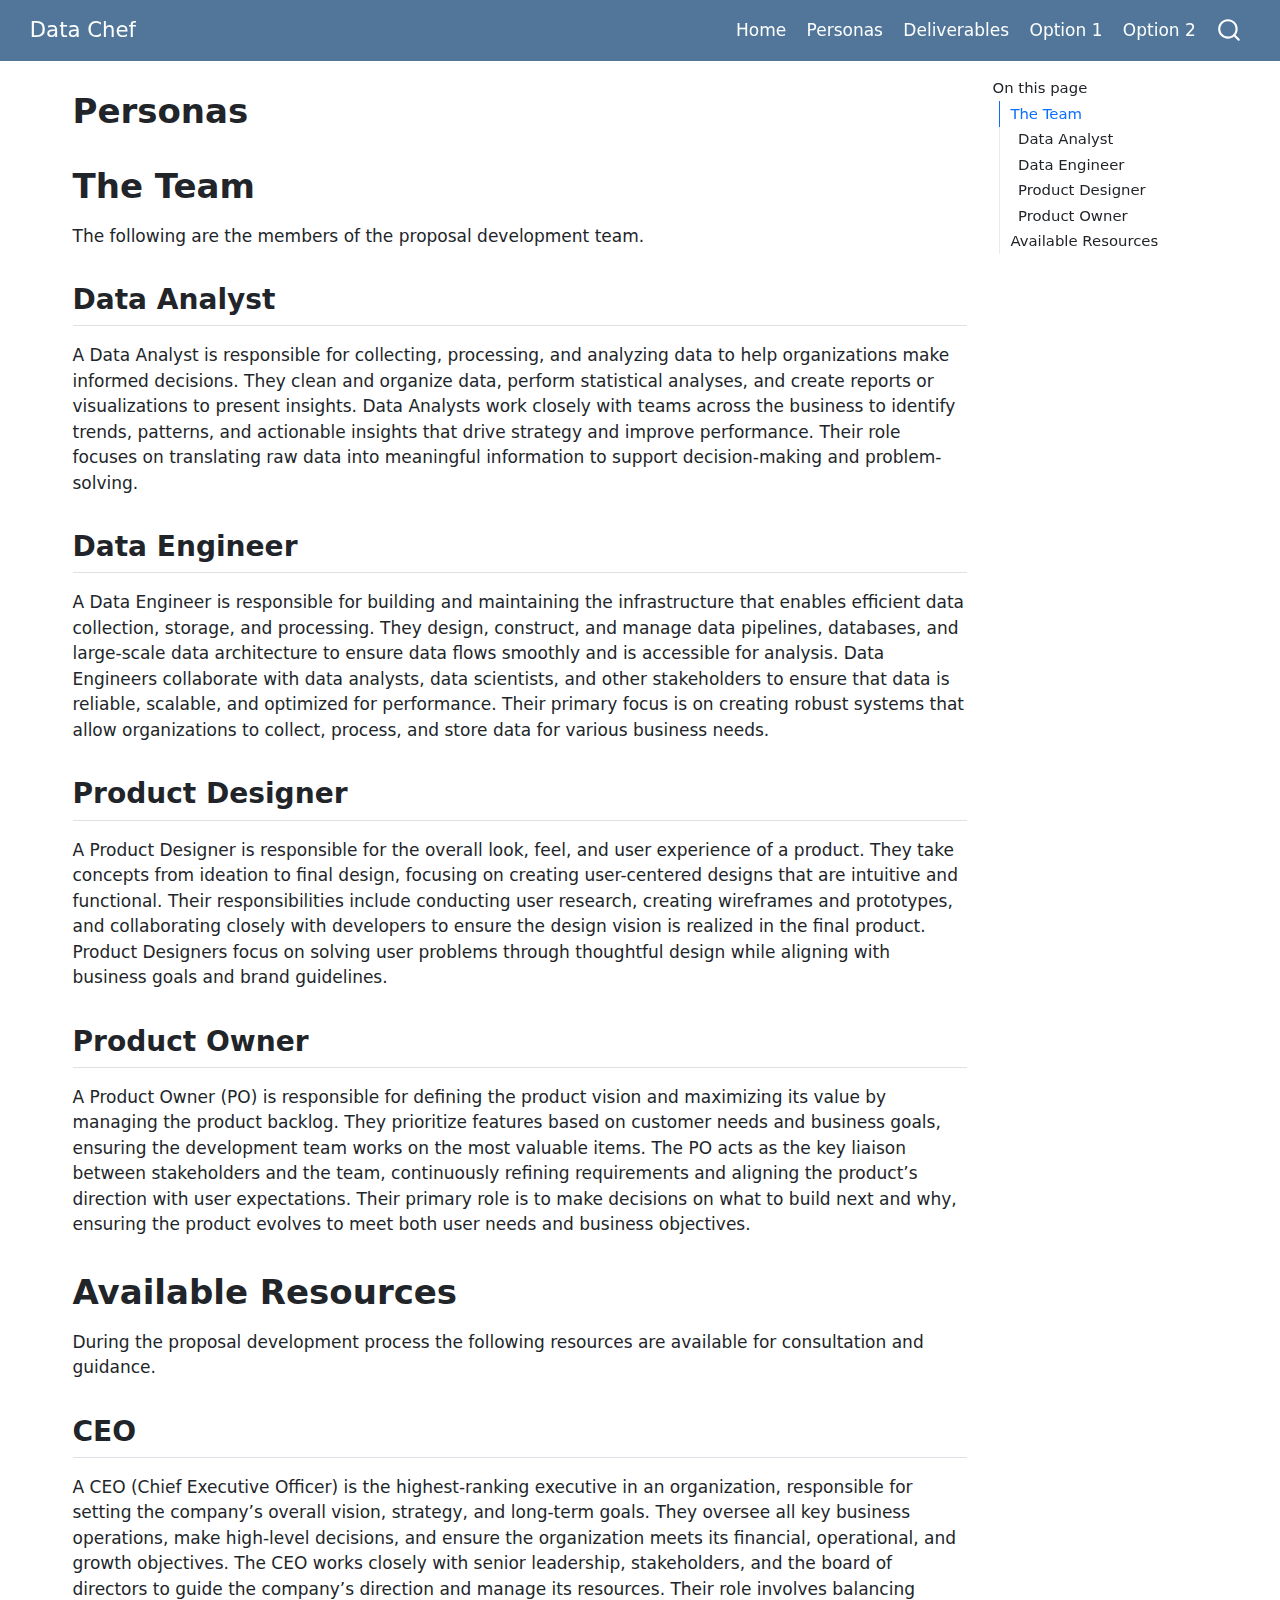
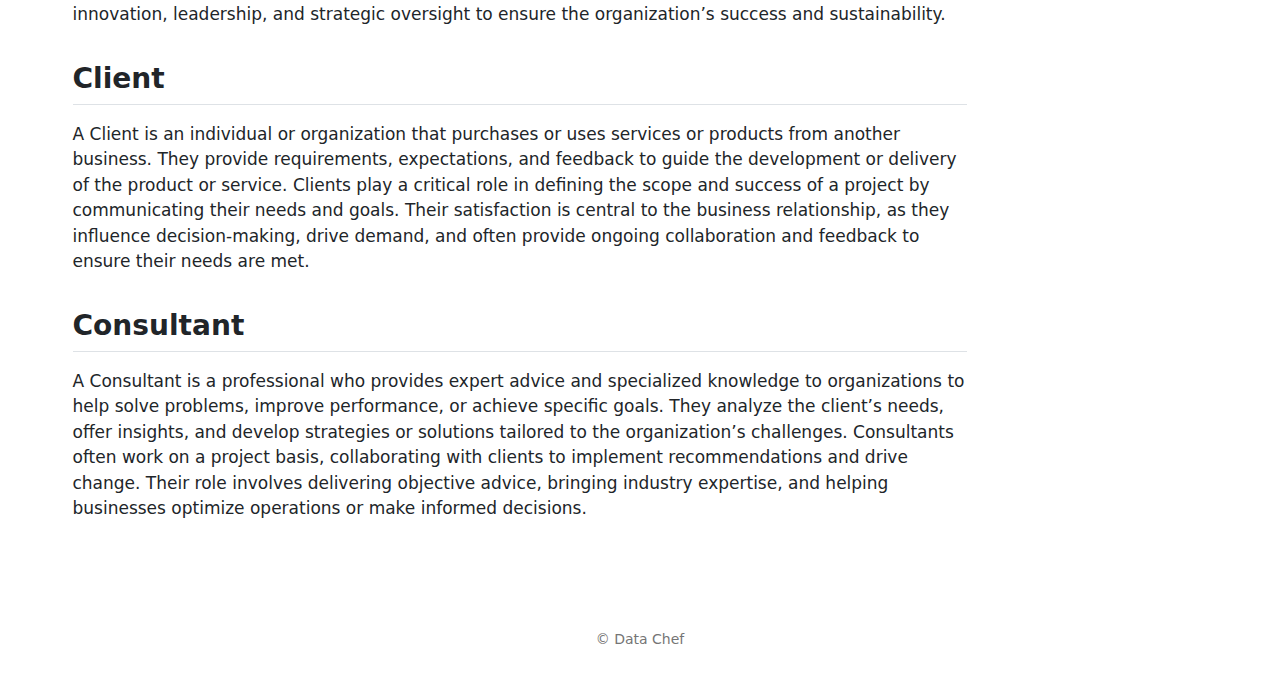
==== docs/about.html @ 9122ec36 "Add files via upload" ====
<!DOCTYPE html>
<html xmlns="http://www.w3.org/1999/xhtml" lang="en" xml:lang="en"><head>

<meta charset="utf-8">
<meta name="generator" content="quarto-1.4.555">

<meta name="viewport" content="width=device-width, initial-scale=1.0, user-scalable=yes">


<title>Data Chef - Personas</title>
<style>
code{white-space: pre-wrap;}
span.smallcaps{font-variant: small-caps;}
div.columns{display: flex; gap: min(4vw, 1.5em);}
div.column{flex: auto; overflow-x: auto;}
div.hanging-indent{margin-left: 1.5em; text-indent: -1.5em;}
ul.task-list{list-style: none;}
ul.task-list li input[type="checkbox"] {
  width: 0.8em;
  margin: 0 0.8em 0.2em -1em; /* quarto-specific, see https://github.com/quarto-dev/quarto-cli/issues/4556 */ 
  vertical-align: middle;
}
</style>


<script src="site_libs/quarto-nav/quarto-nav.js"></script>
<script src="site_libs/clipboard/clipboard.min.js"></script>
<script src="site_libs/quarto-search/autocomplete.umd.js"></script>
<script src="site_libs/quarto-search/fuse.min.js"></script>
<script src="site_libs/quarto-search/quarto-search.js"></script>
<meta name="quarto:offset" content="./">
<script src="site_libs/quarto-html/quarto.js"></script>
<script src="site_libs/quarto-html/popper.min.js"></script>
<script src="site_libs/quarto-html/tippy.umd.min.js"></script>
<script src="site_libs/quarto-html/anchor.min.js"></script>
<link href="site_libs/quarto-html/tippy.css" rel="stylesheet">
<link href="site_libs/quarto-html/quarto-syntax-highlighting.css" rel="stylesheet" id="quarto-text-highlighting-styles">
<script src="site_libs/bootstrap/bootstrap.min.js"></script>
<link href="site_libs/bootstrap/bootstrap-icons.css" rel="stylesheet">
<link href="site_libs/bootstrap/bootstrap.min.css" rel="stylesheet" id="quarto-bootstrap" data-mode="light">
<script id="quarto-search-options" type="application/json">{
  "location": "navbar",
  "copy-button": false,
  "collapse-after": 3,
  "panel-placement": "end",
  "type": "overlay",
  "limit": 50,
  "keyboard-shortcut": [
    "f",
    "/",
    "s"
  ],
  "show-item-context": false,
  "language": {
    "search-no-results-text": "No results",
    "search-matching-documents-text": "matching documents",
    "search-copy-link-title": "Copy link to search",
    "search-hide-matches-text": "Hide additional matches",
    "search-more-match-text": "more match in this document",
    "search-more-matches-text": "more matches in this document",
    "search-clear-button-title": "Clear",
    "search-text-placeholder": "",
    "search-detached-cancel-button-title": "Cancel",
    "search-submit-button-title": "Submit",
    "search-label": "Search"
  }
}</script>


</head>

<body class="nav-fixed">

<div id="quarto-search-results"></div>
  <header id="quarto-header" class="headroom fixed-top">
    <nav class="navbar navbar-expand-lg " data-bs-theme="dark">
      <div class="navbar-container container-fluid">
      <div class="navbar-brand-container mx-auto">
    <a class="navbar-brand" href="./index.html">
    <span class="navbar-title">Data Chef</span>
    </a>
  </div>
            <div id="quarto-search" class="" title="Search"></div>
          <button class="navbar-toggler" type="button" data-bs-toggle="collapse" data-bs-target="#navbarCollapse" aria-controls="navbarCollapse" aria-expanded="false" aria-label="Toggle navigation" onclick="if (window.quartoToggleHeadroom) { window.quartoToggleHeadroom(); }">
  <span class="navbar-toggler-icon"></span>
</button>
          <div class="collapse navbar-collapse" id="navbarCollapse">
            <ul class="navbar-nav navbar-nav-scroll ms-auto">
  <li class="nav-item">
    <a class="nav-link" href="./index.html"> 
<span class="menu-text">Home</span></a>
  </li>  
  <li class="nav-item">
    <a class="nav-link active" href="./about.html" aria-current="page"> 
<span class="menu-text">Personas</span></a>
  </li>  
  <li class="nav-item">
    <a class="nav-link" href="./deliverables.html"> 
<span class="menu-text">Deliverables</span></a>
  </li>  
  <li class="nav-item">
    <a class="nav-link" href="./case_study1.html"> 
<span class="menu-text">Option 1</span></a>
  </li>  
  <li class="nav-item">
    <a class="nav-link" href="./case_study2.html"> 
<span class="menu-text">Option 2</span></a>
  </li>  
</ul>
          </div> <!-- /navcollapse -->
          <div class="quarto-navbar-tools">
</div>
      </div> <!-- /container-fluid -->
    </nav>
</header>
<!-- content -->
<div id="quarto-content" class="quarto-container page-columns page-rows-contents page-layout-full page-navbar">
<!-- sidebar -->
<!-- margin-sidebar -->
    <div id="quarto-margin-sidebar" class="sidebar margin-sidebar">
        <nav id="TOC" role="doc-toc" class="toc-active">
    <h2 id="toc-title">On this page</h2>
   
  <ul>
  <li><a href="#the-team" id="toc-the-team" class="nav-link active" data-scroll-target="#the-team">The Team</a>
  <ul class="collapse">
  <li><a href="#data-analyst" id="toc-data-analyst" class="nav-link" data-scroll-target="#data-analyst">Data Analyst</a></li>
  <li><a href="#data-engineer" id="toc-data-engineer" class="nav-link" data-scroll-target="#data-engineer">Data Engineer</a></li>
  <li><a href="#product-designer" id="toc-product-designer" class="nav-link" data-scroll-target="#product-designer">Product Designer</a></li>
  <li><a href="#product-owner" id="toc-product-owner" class="nav-link" data-scroll-target="#product-owner">Product Owner</a></li>
  </ul></li>
  <li><a href="#available-resources" id="toc-available-resources" class="nav-link" data-scroll-target="#available-resources">Available Resources</a>
  <ul class="collapse">
  <li><a href="#ceo" id="toc-ceo" class="nav-link" data-scroll-target="#ceo">CEO</a></li>
  <li><a href="#client" id="toc-client" class="nav-link" data-scroll-target="#client">Client</a></li>
  <li><a href="#consultant" id="toc-consultant" class="nav-link" data-scroll-target="#consultant">Consultant</a></li>
  </ul></li>
  </ul>
</nav>
    </div>
<!-- main -->
<main class="content column-page-left" id="quarto-document-content">

<header id="title-block-header" class="quarto-title-block default">
<div class="quarto-title">
<h1 class="title">Personas</h1>
</div>



<div class="quarto-title-meta column-page-left">

    
  
    
  </div>
  


</header>


<section id="the-team" class="level1">
<h1>The Team</h1>
<p>The following are the members of the proposal development team.</p>
<section id="data-analyst" class="level2">
<h2 class="anchored" data-anchor-id="data-analyst">Data Analyst</h2>
<p>A Data Analyst is responsible for collecting, processing, and analyzing data to help organizations make informed decisions. They clean and organize data, perform statistical analyses, and create reports or visualizations to present insights. Data Analysts work closely with teams across the business to identify trends, patterns, and actionable insights that drive strategy and improve performance. Their role focuses on translating raw data into meaningful information to support decision-making and problem-solving.</p>
</section>
<section id="data-engineer" class="level2">
<h2 class="anchored" data-anchor-id="data-engineer">Data Engineer</h2>
<p>A Data Engineer is responsible for building and maintaining the infrastructure that enables efficient data collection, storage, and processing. They design, construct, and manage data pipelines, databases, and large-scale data architecture to ensure data flows smoothly and is accessible for analysis. Data Engineers collaborate with data analysts, data scientists, and other stakeholders to ensure that data is reliable, scalable, and optimized for performance. Their primary focus is on creating robust systems that allow organizations to collect, process, and store data for various business needs.</p>
</section>
<section id="product-designer" class="level2">
<h2 class="anchored" data-anchor-id="product-designer">Product Designer</h2>
<p>A Product Designer is responsible for the overall look, feel, and user experience of a product. They take concepts from ideation to final design, focusing on creating user-centered designs that are intuitive and functional. Their responsibilities include conducting user research, creating wireframes and prototypes, and collaborating closely with developers to ensure the design vision is realized in the final product. Product Designers focus on solving user problems through thoughtful design while aligning with business goals and brand guidelines.</p>
</section>
<section id="product-owner" class="level2">
<h2 class="anchored" data-anchor-id="product-owner">Product Owner</h2>
<p>A Product Owner (PO) is responsible for defining the product vision and maximizing its value by managing the product backlog. They prioritize features based on customer needs and business goals, ensuring the development team works on the most valuable items. The PO acts as the key liaison between stakeholders and the team, continuously refining requirements and aligning the product’s direction with user expectations. Their primary role is to make decisions on what to build next and why, ensuring the product evolves to meet both user needs and business objectives.</p>
</section>
</section>
<section id="available-resources" class="level1">
<h1>Available Resources</h1>
<p>During the proposal development process the following resources are available for consultation and guidance.</p>
<section id="ceo" class="level2">
<h2 class="anchored" data-anchor-id="ceo">CEO</h2>
<p>A CEO (Chief Executive Officer) is the highest-ranking executive in an organization, responsible for setting the company’s overall vision, strategy, and long-term goals. They oversee all key business operations, make high-level decisions, and ensure the organization meets its financial, operational, and growth objectives. The CEO works closely with senior leadership, stakeholders, and the board of directors to guide the company’s direction and manage its resources. Their role involves balancing innovation, leadership, and strategic oversight to ensure the organization’s success and sustainability.</p>
</section>
<section id="client" class="level2">
<h2 class="anchored" data-anchor-id="client">Client</h2>
<p>A Client is an individual or organization that purchases or uses services or products from another business. They provide requirements, expectations, and feedback to guide the development or delivery of the product or service. Clients play a critical role in defining the scope and success of a project by communicating their needs and goals. Their satisfaction is central to the business relationship, as they influence decision-making, drive demand, and often provide ongoing collaboration and feedback to ensure their needs are met.</p>
</section>
<section id="consultant" class="level2">
<h2 class="anchored" data-anchor-id="consultant">Consultant</h2>
<p>A Consultant is a professional who provides expert advice and specialized knowledge to organizations to help solve problems, improve performance, or achieve specific goals. They analyze the client’s needs, offer insights, and develop strategies or solutions tailored to the organization’s challenges. Consultants often work on a project basis, collaborating with clients to implement recommendations and drive change. Their role involves delivering objective advice, bringing industry expertise, and helping businesses optimize operations or make informed decisions.</p>


</section>
</section>

</main> <!-- /main -->
<script id="quarto-html-after-body" type="application/javascript">
window.document.addEventListener("DOMContentLoaded", function (event) {
  const toggleBodyColorMode = (bsSheetEl) => {
    const mode = bsSheetEl.getAttribute("data-mode");
    const bodyEl = window.document.querySelector("body");
    if (mode === "dark") {
      bodyEl.classList.add("quarto-dark");
      bodyEl.classList.remove("quarto-light");
    } else {
      bodyEl.classList.add("quarto-light");
      bodyEl.classList.remove("quarto-dark");
    }
  }
  const toggleBodyColorPrimary = () => {
    const bsSheetEl = window.document.querySelector("link#quarto-bootstrap");
    if (bsSheetEl) {
      toggleBodyColorMode(bsSheetEl);
    }
  }
  toggleBodyColorPrimary();  
  const icon = "";
  const anchorJS = new window.AnchorJS();
  anchorJS.options = {
    placement: 'right',
    icon: icon
  };
  anchorJS.add('.anchored');
  const isCodeAnnotation = (el) => {
    for (const clz of el.classList) {
      if (clz.startsWith('code-annotation-')) {                     
        return true;
      }
    }
    return false;
  }
  const clipboard = new window.ClipboardJS('.code-copy-button', {
    text: function(trigger) {
      const codeEl = trigger.previousElementSibling.cloneNode(true);
      for (const childEl of codeEl.children) {
        if (isCodeAnnotation(childEl)) {
          childEl.remove();
        }
      }
      return codeEl.innerText;
    }
  });
  clipboard.on('success', function(e) {
    // button target
    const button = e.trigger;
    // don't keep focus
    button.blur();
    // flash "checked"
    button.classList.add('code-copy-button-checked');
    var currentTitle = button.getAttribute("title");
    button.setAttribute("title", "Copied!");
    let tooltip;
    if (window.bootstrap) {
      button.setAttribute("data-bs-toggle", "tooltip");
      button.setAttribute("data-bs-placement", "left");
      button.setAttribute("data-bs-title", "Copied!");
      tooltip = new bootstrap.Tooltip(button, 
        { trigger: "manual", 
          customClass: "code-copy-button-tooltip",
          offset: [0, -8]});
      tooltip.show();    
    }
    setTimeout(function() {
      if (tooltip) {
        tooltip.hide();
        button.removeAttribute("data-bs-title");
        button.removeAttribute("data-bs-toggle");
        button.removeAttribute("data-bs-placement");
      }
      button.setAttribute("title", currentTitle);
      button.classList.remove('code-copy-button-checked');
    }, 1000);
    // clear code selection
    e.clearSelection();
  });
    var localhostRegex = new RegExp(/^(?:http|https):\/\/localhost\:?[0-9]*\//);
    var mailtoRegex = new RegExp(/^mailto:/);
      var filterRegex = new RegExp('/' + window.location.host + '/');
    var isInternal = (href) => {
        return filterRegex.test(href) || localhostRegex.test(href) || mailtoRegex.test(href);
    }
    // Inspect non-navigation links and adorn them if external
 	var links = window.document.querySelectorAll('a[href]:not(.nav-link):not(.navbar-brand):not(.toc-action):not(.sidebar-link):not(.sidebar-item-toggle):not(.pagination-link):not(.no-external):not([aria-hidden]):not(.dropdown-item):not(.quarto-navigation-tool)');
    for (var i=0; i<links.length; i++) {
      const link = links[i];
      if (!isInternal(link.href)) {
        // undo the damage that might have been done by quarto-nav.js in the case of
        // links that we want to consider external
        if (link.dataset.originalHref !== undefined) {
          link.href = link.dataset.originalHref;
        }
          // target, if specified
          link.setAttribute("target", "_blank");
          if (link.getAttribute("rel") === null) {
            link.setAttribute("rel", "noopener");
          }
          // default icon
          link.classList.add("external");
      }
    }
  function tippyHover(el, contentFn, onTriggerFn, onUntriggerFn) {
    const config = {
      allowHTML: true,
      maxWidth: 500,
      delay: 100,
      arrow: false,
      appendTo: function(el) {
          return el.parentElement;
      },
      interactive: true,
      interactiveBorder: 10,
      theme: 'quarto',
      placement: 'bottom-start',
    };
    if (contentFn) {
      config.content = contentFn;
    }
    if (onTriggerFn) {
      config.onTrigger = onTriggerFn;
    }
    if (onUntriggerFn) {
      config.onUntrigger = onUntriggerFn;
    }
    window.tippy(el, config); 
  }
  const noterefs = window.document.querySelectorAll('a[role="doc-noteref"]');
  for (var i=0; i<noterefs.length; i++) {
    const ref = noterefs[i];
    tippyHover(ref, function() {
      // use id or data attribute instead here
      let href = ref.getAttribute('data-footnote-href') || ref.getAttribute('href');
      try { href = new URL(href).hash; } catch {}
      const id = href.replace(/^#\/?/, "");
      const note = window.document.getElementById(id);
      if (note) {
        return note.innerHTML;
      } else {
        return "";
      }
    });
  }
  const xrefs = window.document.querySelectorAll('a.quarto-xref');
  const processXRef = (id, note) => {
    // Strip column container classes
    const stripColumnClz = (el) => {
      el.classList.remove("page-full", "page-columns");
      if (el.children) {
        for (const child of el.children) {
          stripColumnClz(child);
        }
      }
    }
    stripColumnClz(note)
    if (id === null || id.startsWith('sec-')) {
      // Special case sections, only their first couple elements
      const container = document.createElement("div");
      if (note.children && note.children.length > 2) {
        container.appendChild(note.children[0].cloneNode(true));
        for (let i = 1; i < note.children.length; i++) {
          const child = note.children[i];
          if (child.tagName === "P" && child.innerText === "") {
            continue;
          } else {
            container.appendChild(child.cloneNode(true));
            break;
          }
        }
        if (window.Quarto?.typesetMath) {
          window.Quarto.typesetMath(container);
        }
        return container.innerHTML
      } else {
        if (window.Quarto?.typesetMath) {
          window.Quarto.typesetMath(note);
        }
        return note.innerHTML;
      }
    } else {
      // Remove any anchor links if they are present
      const anchorLink = note.querySelector('a.anchorjs-link');
      if (anchorLink) {
        anchorLink.remove();
      }
      if (window.Quarto?.typesetMath) {
        window.Quarto.typesetMath(note);
      }
      // TODO in 1.5, we should make sure this works without a callout special case
      if (note.classList.contains("callout")) {
        return note.outerHTML;
      } else {
        return note.innerHTML;
      }
    }
  }
  for (var i=0; i<xrefs.length; i++) {
    const xref = xrefs[i];
    tippyHover(xref, undefined, function(instance) {
      instance.disable();
      let url = xref.getAttribute('href');
      let hash = undefined; 
      if (url.startsWith('#')) {
        hash = url;
      } else {
        try { hash = new URL(url).hash; } catch {}
      }
      if (hash) {
        const id = hash.replace(/^#\/?/, "");
        const note = window.document.getElementById(id);
        if (note !== null) {
          try {
            const html = processXRef(id, note.cloneNode(true));
            instance.setContent(html);
          } finally {
            instance.enable();
            instance.show();
          }
        } else {
          // See if we can fetch this
          fetch(url.split('#')[0])
          .then(res => res.text())
          .then(html => {
            const parser = new DOMParser();
            const htmlDoc = parser.parseFromString(html, "text/html");
            const note = htmlDoc.getElementById(id);
            if (note !== null) {
              const html = processXRef(id, note);
              instance.setContent(html);
            } 
          }).finally(() => {
            instance.enable();
            instance.show();
          });
        }
      } else {
        // See if we can fetch a full url (with no hash to target)
        // This is a special case and we should probably do some content thinning / targeting
        fetch(url)
        .then(res => res.text())
        .then(html => {
          const parser = new DOMParser();
          const htmlDoc = parser.parseFromString(html, "text/html");
          const note = htmlDoc.querySelector('main.content');
          if (note !== null) {
            // This should only happen for chapter cross references
            // (since there is no id in the URL)
            // remove the first header
            if (note.children.length > 0 && note.children[0].tagName === "HEADER") {
              note.children[0].remove();
            }
            const html = processXRef(null, note);
            instance.setContent(html);
          } 
        }).finally(() => {
          instance.enable();
          instance.show();
        });
      }
    }, function(instance) {
    });
  }
      let selectedAnnoteEl;
      const selectorForAnnotation = ( cell, annotation) => {
        let cellAttr = 'data-code-cell="' + cell + '"';
        let lineAttr = 'data-code-annotation="' +  annotation + '"';
        const selector = 'span[' + cellAttr + '][' + lineAttr + ']';
        return selector;
      }
      const selectCodeLines = (annoteEl) => {
        const doc = window.document;
        const targetCell = annoteEl.getAttribute("data-target-cell");
        const targetAnnotation = annoteEl.getAttribute("data-target-annotation");
        const annoteSpan = window.document.querySelector(selectorForAnnotation(targetCell, targetAnnotation));
        const lines = annoteSpan.getAttribute("data-code-lines").split(",");
        const lineIds = lines.map((line) => {
          return targetCell + "-" + line;
        })
        let top = null;
        let height = null;
        let parent = null;
        if (lineIds.length > 0) {
            //compute the position of the single el (top and bottom and make a div)
            const el = window.document.getElementById(lineIds[0]);
            top = el.offsetTop;
            height = el.offsetHeight;
            parent = el.parentElement.parentElement;
          if (lineIds.length > 1) {
            const lastEl = window.document.getElementById(lineIds[lineIds.length - 1]);
            const bottom = lastEl.offsetTop + lastEl.offsetHeight;
            height = bottom - top;
          }
          if (top !== null && height !== null && parent !== null) {
            // cook up a div (if necessary) and position it 
            let div = window.document.getElementById("code-annotation-line-highlight");
            if (div === null) {
              div = window.document.createElement("div");
              div.setAttribute("id", "code-annotation-line-highlight");
              div.style.position = 'absolute';
              parent.appendChild(div);
            }
            div.style.top = top - 2 + "px";
            div.style.height = height + 4 + "px";
            div.style.left = 0;
            let gutterDiv = window.document.getElementById("code-annotation-line-highlight-gutter");
            if (gutterDiv === null) {
              gutterDiv = window.document.createElement("div");
              gutterDiv.setAttribute("id", "code-annotation-line-highlight-gutter");
              gutterDiv.style.position = 'absolute';
              const codeCell = window.document.getElementById(targetCell);
              const gutter = codeCell.querySelector('.code-annotation-gutter');
              gutter.appendChild(gutterDiv);
            }
            gutterDiv.style.top = top - 2 + "px";
            gutterDiv.style.height = height + 4 + "px";
          }
          selectedAnnoteEl = annoteEl;
        }
      };
      const unselectCodeLines = () => {
        const elementsIds = ["code-annotation-line-highlight", "code-annotation-line-highlight-gutter"];
        elementsIds.forEach((elId) => {
          const div = window.document.getElementById(elId);
          if (div) {
            div.remove();
          }
        });
        selectedAnnoteEl = undefined;
      };
        // Handle positioning of the toggle
    window.addEventListener(
      "resize",
      throttle(() => {
        elRect = undefined;
        if (selectedAnnoteEl) {
          selectCodeLines(selectedAnnoteEl);
        }
      }, 10)
    );
    function throttle(fn, ms) {
    let throttle = false;
    let timer;
      return (...args) => {
        if(!throttle) { // first call gets through
            fn.apply(this, args);
            throttle = true;
        } else { // all the others get throttled
            if(timer) clearTimeout(timer); // cancel #2
            timer = setTimeout(() => {
              fn.apply(this, args);
              timer = throttle = false;
            }, ms);
        }
      };
    }
      // Attach click handler to the DT
      const annoteDls = window.document.querySelectorAll('dt[data-target-cell]');
      for (const annoteDlNode of annoteDls) {
        annoteDlNode.addEventListener('click', (event) => {
          const clickedEl = event.target;
          if (clickedEl !== selectedAnnoteEl) {
            unselectCodeLines();
            const activeEl = window.document.querySelector('dt[data-target-cell].code-annotation-active');
            if (activeEl) {
              activeEl.classList.remove('code-annotation-active');
            }
            selectCodeLines(clickedEl);
            clickedEl.classList.add('code-annotation-active');
          } else {
            // Unselect the line
            unselectCodeLines();
            clickedEl.classList.remove('code-annotation-active');
          }
        });
      }
  const findCites = (el) => {
    const parentEl = el.parentElement;
    if (parentEl) {
      const cites = parentEl.dataset.cites;
      if (cites) {
        return {
          el,
          cites: cites.split(' ')
        };
      } else {
        return findCites(el.parentElement)
      }
    } else {
      return undefined;
    }
  };
  var bibliorefs = window.document.querySelectorAll('a[role="doc-biblioref"]');
  for (var i=0; i<bibliorefs.length; i++) {
    const ref = bibliorefs[i];
    const citeInfo = findCites(ref);
    if (citeInfo) {
      tippyHover(citeInfo.el, function() {
        var popup = window.document.createElement('div');
        citeInfo.cites.forEach(function(cite) {
          var citeDiv = window.document.createElement('div');
          citeDiv.classList.add('hanging-indent');
          citeDiv.classList.add('csl-entry');
          var biblioDiv = window.document.getElementById('ref-' + cite);
          if (biblioDiv) {
            citeDiv.innerHTML = biblioDiv.innerHTML;
          }
          popup.appendChild(citeDiv);
        });
        return popup.innerHTML;
      });
    }
  }
});
</script>
</div> <!-- /content -->
<footer class="footer">
  <div class="nav-footer">
    <div class="nav-footer-left">
      &nbsp;
    </div>   
    <div class="nav-footer-center">
      <ul class="footer-items list-unstyled">
    <li class="nav-item">
 © Data Chef
  </li>  
</ul>
    </div>
    <div class="nav-footer-right">
      &nbsp;
    </div>
  </div>
</footer>




</body></html>
---- docs/site_libs/quarto-html/tippy.css ----
.tippy-box[data-animation=fade][data-state=hidden]{opacity:0}[data-tippy-root]{max-width:calc(100vw - 10px)}.tippy-box{position:relative;background-color:#333;color:#fff;border-radius:4px;font-size:14px;line-height:1.4;white-space:normal;outline:0;transition-property:transform,visibility,opacity}.tippy-box[data-placement^=top]>.tippy-arrow{bottom:0}.tippy-box[data-placement^=top]>.tippy-arrow:before{bottom:-7px;left:0;border-width:8px 8px 0;border-top-color:initial;transform-origin:center top}.tippy-box[data-placement^=bottom]>.tippy-arrow{top:0}.tippy-box[data-placement^=bottom]>.tippy-arrow:before{top:-7px;left:0;border-width:0 8px 8px;border-bottom-color:initial;transform-origin:center bottom}.tippy-box[data-placement^=left]>.tippy-arrow{right:0}.tippy-box[data-placement^=left]>.tippy-arrow:before{border-width:8px 0 8px 8px;border-left-color:initial;right:-7px;transform-origin:center left}.tippy-box[data-placement^=right]>.tippy-arrow{left:0}.tippy-box[data-placement^=right]>.tippy-arrow:before{left:-7px;border-width:8px 8px 8px 0;border-right-color:initial;transform-origin:center right}.tippy-box[data-inertia][data-state=visible]{transition-timing-function:cubic-bezier(.54,1.5,.38,1.11)}.tippy-arrow{width:16px;height:16px;color:#333}.tippy-arrow:before{content:"";position:absolute;border-color:transparent;border-style:solid}.tippy-content{position:relative;padding:5px 9px;z-index:1}
---- docs/site_libs/quarto-html/quarto-syntax-highlighting.css ----
/* quarto syntax highlight colors */
:root {
  --quarto-hl-ot-color: #003B4F;
  --quarto-hl-at-color: #657422;
  --quarto-hl-ss-color: #20794D;
  --quarto-hl-an-color: #5E5E5E;
  --quarto-hl-fu-color: #4758AB;
  --quarto-hl-st-color: #20794D;
  --quarto-hl-cf-color: #003B4F;
  --quarto-hl-op-color: #5E5E5E;
  --quarto-hl-er-color: #AD0000;
  --quarto-hl-bn-color: #AD0000;
  --quarto-hl-al-color: #AD0000;
  --quarto-hl-va-color: #111111;
  --quarto-hl-bu-color: inherit;
  --quarto-hl-ex-color: inherit;
  --quarto-hl-pp-color: #AD0000;
  --quarto-hl-in-color: #5E5E5E;
  --quarto-hl-vs-color: #20794D;
  --quarto-hl-wa-color: #5E5E5E;
  --quarto-hl-do-color: #5E5E5E;
  --quarto-hl-im-color: #00769E;
  --quarto-hl-ch-color: #20794D;
  --quarto-hl-dt-color: #AD0000;
  --quarto-hl-fl-color: #AD0000;
  --quarto-hl-co-color: #5E5E5E;
  --quarto-hl-cv-color: #5E5E5E;
  --quarto-hl-cn-color: #8f5902;
  --quarto-hl-sc-color: #5E5E5E;
  --quarto-hl-dv-color: #AD0000;
  --quarto-hl-kw-color: #003B4F;
}

/* other quarto variables */
:root {
  --quarto-font-monospace: SFMono-Regular, Menlo, Monaco, Consolas, "Liberation Mono", "Courier New", monospace;
}

pre > code.sourceCode > span {
  color: #003B4F;
}

code span {
  color: #003B4F;
}

code.sourceCode > span {
  color: #003B4F;
}

div.sourceCode,
div.sourceCode pre.sourceCode {
  color: #003B4F;
}

code span.ot {
  color: #003B4F;
  font-style: inherit;
}

code span.at {
  color: #657422;
  font-style: inherit;
}

code span.ss {
  color: #20794D;
  font-style: inherit;
}

code span.an {
  color: #5E5E5E;
  font-style: inherit;
}

code span.fu {
  color: #4758AB;
  font-style: inherit;
}

code span.st {
  color: #20794D;
  font-style: inherit;
}

code span.cf {
  color: #003B4F;
  font-style: inherit;
}

code span.op {
  color: #5E5E5E;
  font-style: inherit;
}

code span.er {
  color: #AD0000;
  font-style: inherit;
}

code span.bn {
  color: #AD0000;
  font-style: inherit;
}

code span.al {
  color: #AD0000;
  font-style: inherit;
}

code span.va {
  color: #111111;
  font-style: inherit;
}

code span.bu {
  font-style: inherit;
}

code span.ex {
  font-style: inherit;
}

code span.pp {
  color: #AD0000;
  font-style: inherit;
}

code span.in {
  color: #5E5E5E;
  font-style: inherit;
}

code span.vs {
  color: #20794D;
  font-style: inherit;
}

code span.wa {
  color: #5E5E5E;
  font-style: italic;
}

code span.do {
  color: #5E5E5E;
  font-style: italic;
}

code span.im {
  color: #00769E;
  font-style: inherit;
}

code span.ch {
  color: #20794D;
  font-style: inherit;
}

code span.dt {
  color: #AD0000;
  font-style: inherit;
}

code span.fl {
  color: #AD0000;
  font-style: inherit;
}

code span.co {
  color: #5E5E5E;
  font-style: inherit;
}

code span.cv {
  color: #5E5E5E;
  font-style: italic;
}

code span.cn {
  color: #8f5902;
  font-style: inherit;
}

code span.sc {
  color: #5E5E5E;
  font-style: inherit;
}

code span.dv {
  color: #AD0000;
  font-style: inherit;
}

code span.kw {
  color: #003B4F;
  font-style: inherit;
}

.prevent-inlining {
  content: "</";
}

/*# sourceMappingURL=debc5d5d77c3f9108843748ff7464032.css.map */
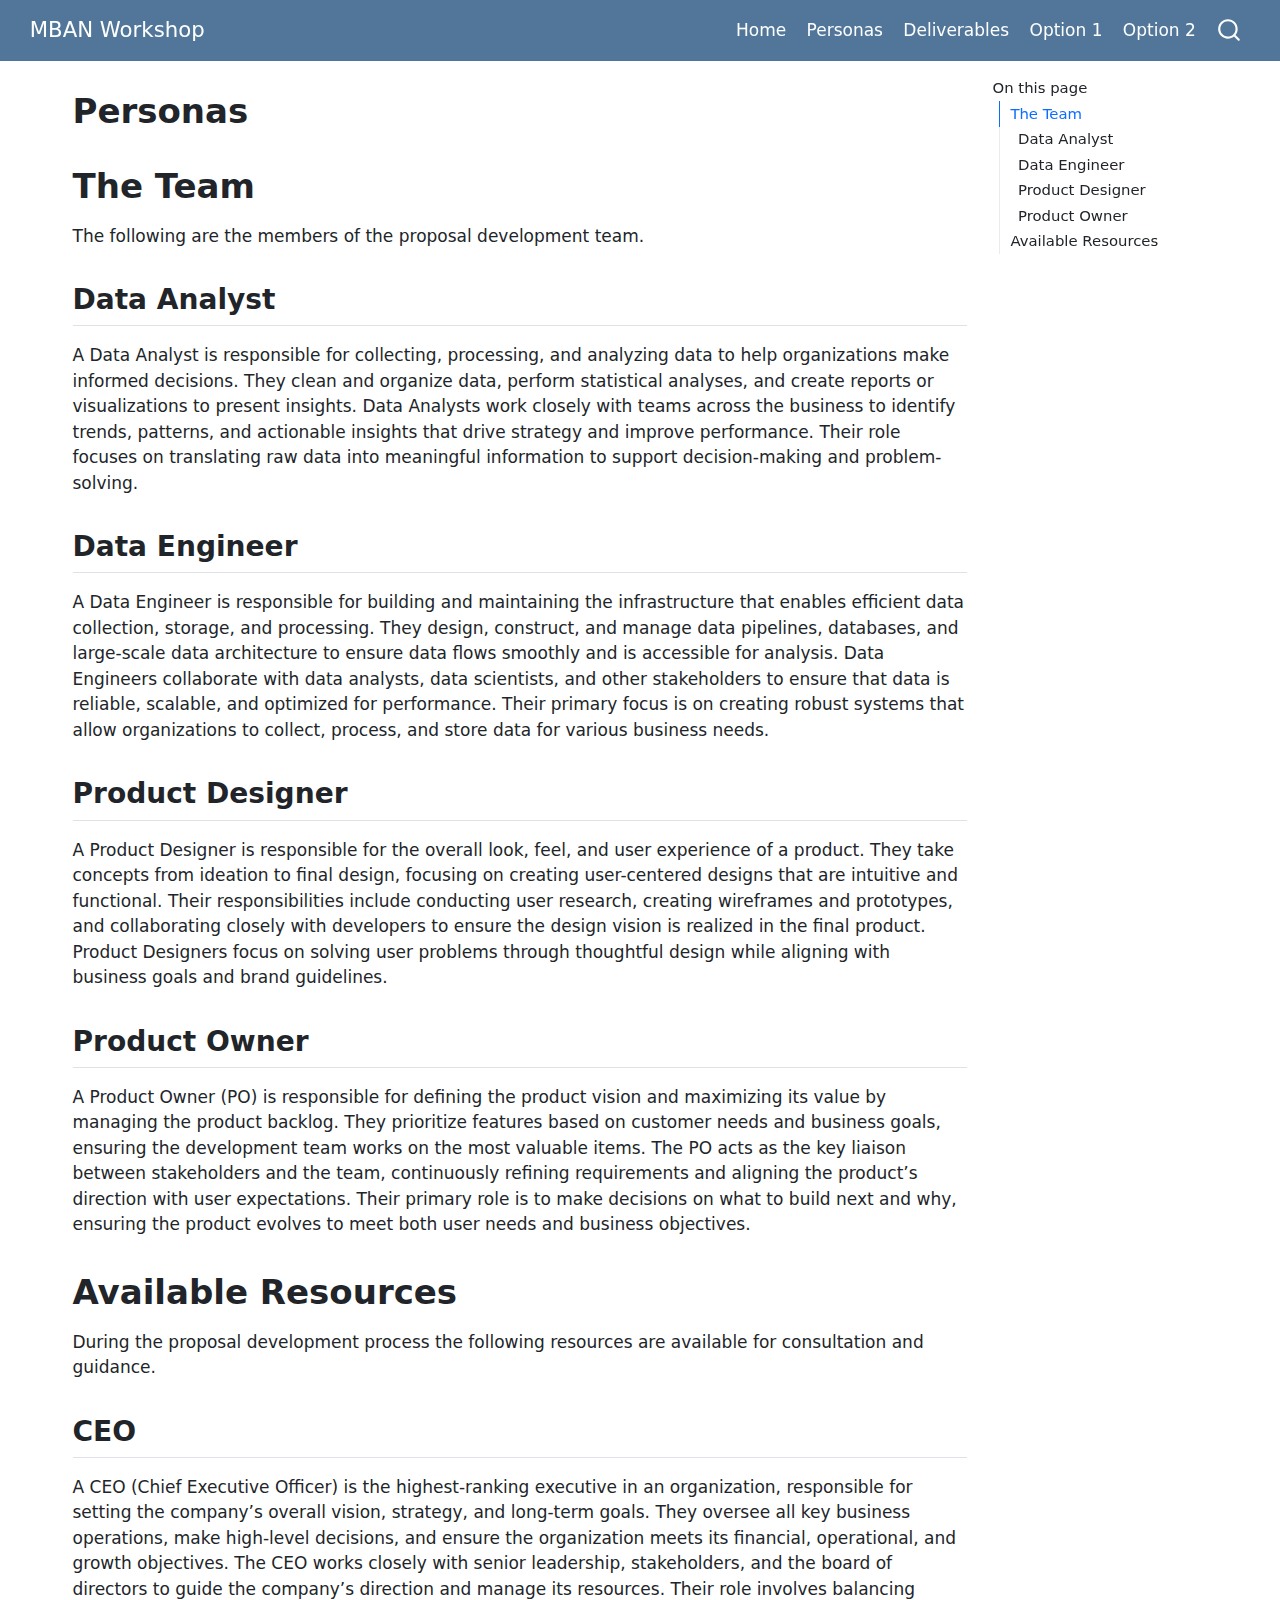
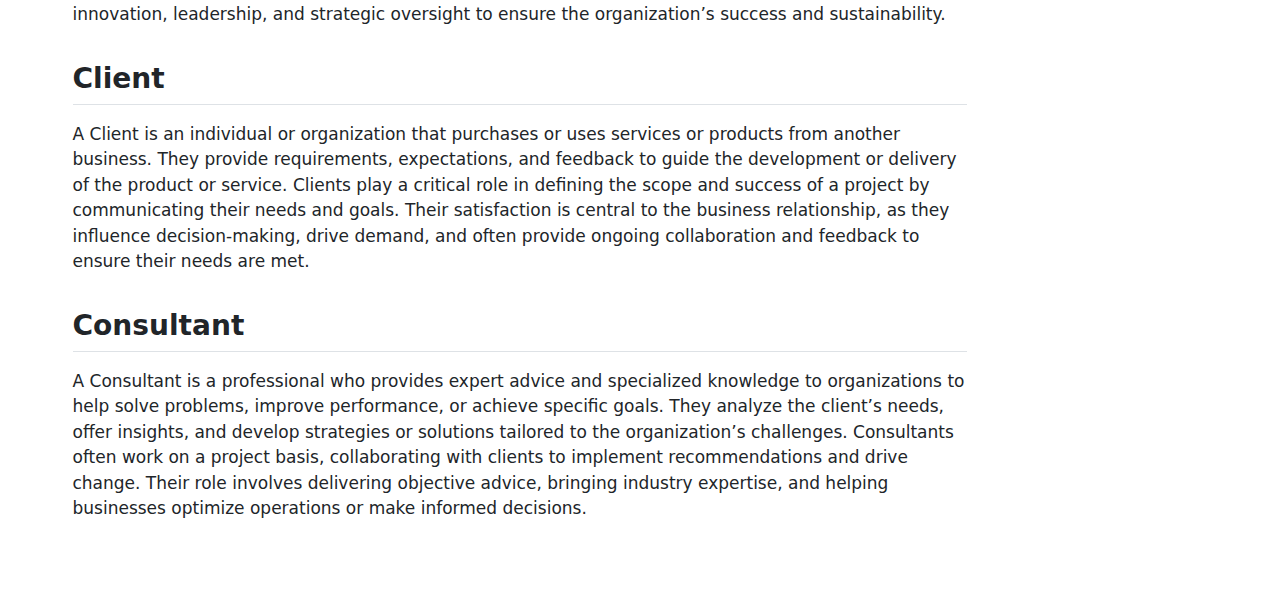
==== commit 1d62978c: "Add files via upload" ====
--- a/docs/about.html
+++ b/docs/about.html
@@ -7,7 +7,7 @@
 <meta name="viewport" content="width=device-width, initial-scale=1.0, user-scalable=yes">
 
 
-<title>Data Chef - Personas</title>
+<title>MBAN Workshop - Personas</title>
 <style>
 code{white-space: pre-wrap;}
 span.smallcaps{font-variant: small-caps;}
@@ -77,7 +77,7 @@
       <div class="navbar-container container-fluid">
       <div class="navbar-brand-container mx-auto">
     <a class="navbar-brand" href="./index.html">
-    <span class="navbar-title">Data Chef</span>
+    <span class="navbar-title">MBAN Workshop</span>
     </a>
   </div>
             <div id="quarto-search" class="" title="Search"></div>
@@ -617,23 +617,6 @@
 });
 </script>
 </div> <!-- /content -->
-<footer class="footer">
-  <div class="nav-footer">
-    <div class="nav-footer-left">
-      &nbsp;
-    </div>   
-    <div class="nav-footer-center">
-      <ul class="footer-items list-unstyled">
-    <li class="nav-item">
- © Data Chef
-  </li>  
-</ul>
-    </div>
-    <div class="nav-footer-right">
-      &nbsp;
-    </div>
-  </div>
-</footer>
 
 
 
